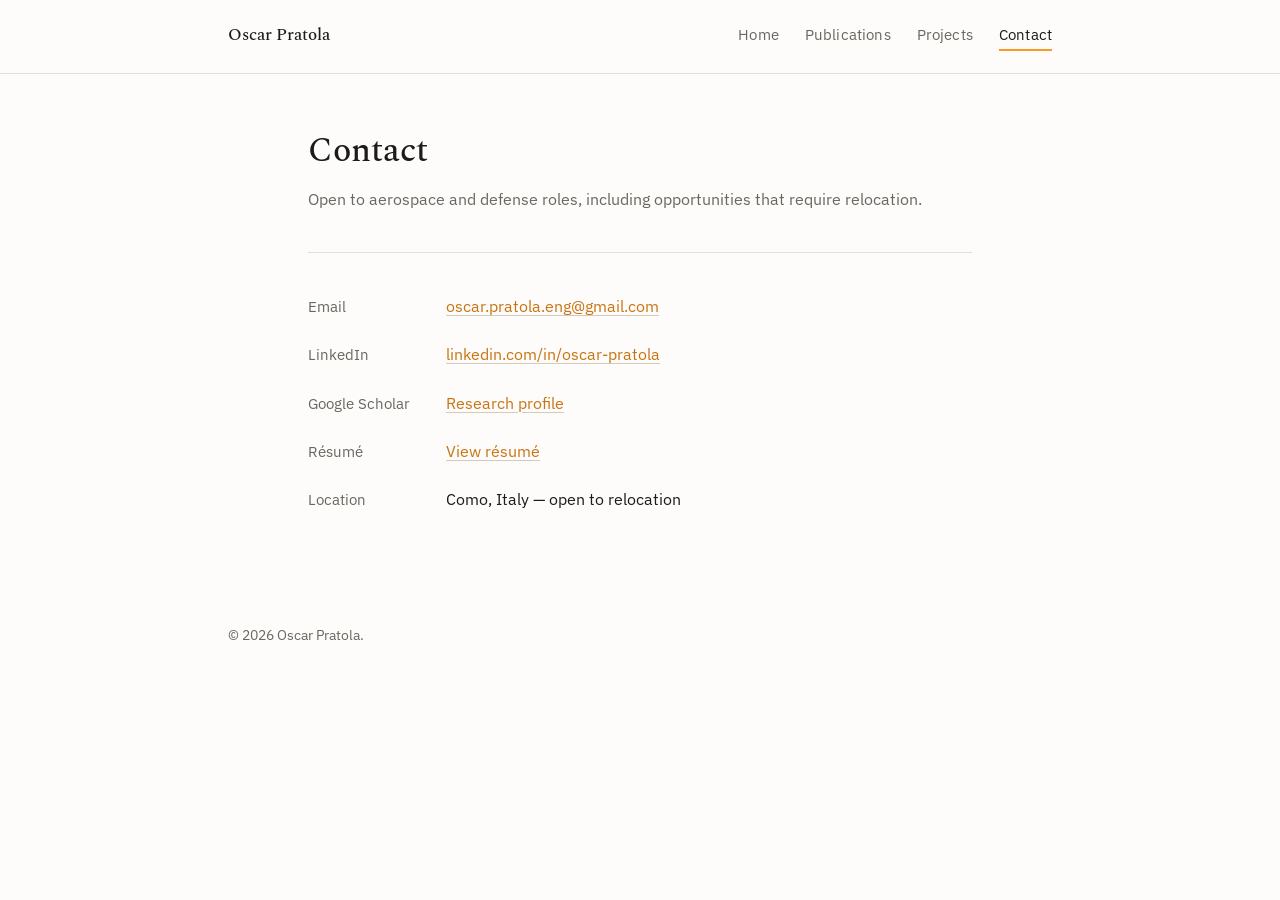
==== contact.html @ 17fa0236 "Add files via upload" ====
<!DOCTYPE html>
<html lang="en">
<head>
<meta charset="UTF-8">
<meta name="viewport" content="width=device-width, initial-scale=1">
<title>Contact — Oscar Pratola</title>
<meta name="description" content="Get in touch with Oscar Pratola, Aerospace Engineer.">
<link rel="preconnect" href="https://fonts.googleapis.com">
<link rel="preconnect" href="https://fonts.gstatic.com" crossorigin>
<link href="https://fonts.googleapis.com/css2?family=Spectral:wght@400;500;600&family=IBM+Plex+Sans:wght@400;500;600&display=swap" rel="stylesheet">
<link rel="stylesheet" href="style.css">
</head>
<body>

<div class="topbar">
  <div class="topbar-inner">
    <a class="brand" href="index.html">Oscar Pratola</a>
    <nav class="primary-nav" aria-label="Primary">
      <a href="index.html">Home</a>
      <a href="publications.html">Publications</a>
      <a href="projects.html">Projects</a>
      <a href="contact.html" aria-current="page">Contact</a>
    </nav>
  </div>
</div>

<main>
  <div class="page-header">
    <h1>Contact</h1>
    <p>Open to aerospace and defense roles, including opportunities that require relocation.</p>
  </div>

  <hr class="rule">

  <dl class="contact-list">
    <div class="contact-row">
      <dt>Email</dt>
      <dd><a href="mailto:oscar.pratola.eng@gmail.com">oscar.pratola.eng@gmail.com</a></dd>
    </div>
    <div class="contact-row">
      <dt>LinkedIn</dt>
      <dd><a href="https://www.linkedin.com/in/oscar-pratola" target="_blank" rel="noopener">linkedin.com/in/oscar-pratola</a></dd>
    </div>
    <div class="contact-row">
      <dt>Google Scholar</dt>
      <dd><a href="https://scholar.google.com/citations?user=RX9fEJoAAAAJ&hl=it&oi=ao" target="_blank" rel="noopener">Research profile</a></dd>
    </div>
    <div class="contact-row">
      <dt>Résumé</dt>
      <dd><a href="https://drive.google.com/file/d/14uTnqoj5IlGE9sBDxnJ4Qpkbg7z-uA-s/view?usp=sharing" target="_blank" rel="noopener">View résumé</a></dd>
    </div>
    <div class="contact-row">
      <dt>Location</dt>
      <dd>Como, Italy — open to relocation</dd>
    </div>
  </dl>
</main>

<footer>
  © 2026 Oscar Pratola.
</footer>

</body>
</html>
---- style.css ----
:root {
  --ink: #1c1b19;
  --paper: #fdfcfa;
  --accent: #fe9920;
  --accent-deep: #c97412;
  --steel: #6b6660;
  --rule: #e4ded4;
  --rule-strong: #d3cabb;
  --max-width: 720px;
}

* {
  box-sizing: border-box;
}

html {
  -webkit-text-size-adjust: 100%;
}

body {
  margin: 0;
  background: var(--paper);
  color: var(--ink);
  font-family: "IBM Plex Sans", -apple-system, BlinkMacSystemFont, "Segoe UI", sans-serif;
  font-size: 17px;
  line-height: 1.6;
  -webkit-font-smoothing: antialiased;
}

h1, h2, h3 {
  font-family: "Spectral", Georgia, "Times New Roman", serif;
  font-weight: 500;
  color: var(--ink);
  line-height: 1.25;
  margin: 0;
}

a {
  color: var(--accent-deep);
  text-decoration-color: var(--rule-strong);
  text-underline-offset: 3px;
}

a:hover,
a:focus-visible {
  color: var(--accent);
  text-decoration-color: var(--accent);
}

a:focus-visible,
button:focus-visible {
  outline: 2px solid var(--accent);
  outline-offset: 3px;
}

/* --- Top navigation --- */

.topbar {
  border-bottom: 1px solid var(--rule);
}

.topbar-inner {
  max-width: 880px;
  margin: 0 auto;
  padding: 22px 28px;
  display: flex;
  align-items: baseline;
  justify-content: space-between;
  gap: 24px;
  flex-wrap: wrap;
}

.brand {
  font-family: "Spectral", Georgia, serif;
  font-size: 1.05rem;
  font-weight: 500;
  color: var(--ink);
  text-decoration: none;
  white-space: nowrap;
}

.brand:hover {
  color: var(--accent-deep);
}

nav.primary-nav {
  display: flex;
  gap: 26px;
  flex-wrap: wrap;
}

nav.primary-nav a {
  color: var(--steel);
  text-decoration: none;
  font-size: 0.95rem;
  letter-spacing: 0.01em;
  padding-bottom: 3px;
  border-bottom: 2px solid transparent;
}

nav.primary-nav a:hover,
nav.primary-nav a:focus-visible {
  color: var(--ink);
  border-bottom-color: var(--accent);
}

nav.primary-nav a[aria-current="page"] {
  color: var(--ink);
  border-bottom-color: var(--accent);
}

/* --- Page shell --- */

main {
  max-width: var(--max-width);
  margin: 0 auto;
  padding: 56px 28px 96px;
}

.eyebrow {
  color: var(--steel);
  font-size: 0.9rem;
}

.rule {
  border: none;
  border-top: 1px solid var(--rule);
  margin: 40px 0;
}

/* --- Home hero --- */

.hero h1 {
  font-size: 2.6rem;
}

.hero .role {
  margin-top: 10px;
  font-size: 1.15rem;
  color: var(--steel);
}

.hero .role strong {
  color: var(--ink);
  font-weight: 500;
}

.intro {
  margin-top: 28px;
  font-size: 1.05rem;
}

.intro .accent-mark {
  color: var(--accent-deep);
}

.credentials {
  margin-top: 32px;
  display: grid;
  gap: 14px;
}

.credential-row {
  display: grid;
  grid-template-columns: 130px 1fr;
  gap: 18px;
  font-size: 0.96rem;
  align-items: baseline;
}

.credential-row dt {
  color: var(--steel);
}

.credential-row dd {
  margin: 0;
}

.cta-row {
  margin-top: 36px;
  display: flex;
  gap: 28px;
  flex-wrap: wrap;
}

.cta-row a {
  font-size: 1rem;
  text-decoration: none;
  border-bottom: 1px solid var(--rule-strong);
  padding-bottom: 2px;
}

.cta-row a:hover {
  border-bottom-color: var(--accent);
}

/* --- Section headers used on interior pages --- */

.page-header h1 {
  font-size: 2.1rem;
}

.page-header p {
  margin-top: 14px;
  color: var(--steel);
  font-size: 1.02rem;
}

/* --- Entry list: publications / projects --- */

.entry-list {
  display: grid;
  gap: 36px;
}

.entry {
  display: grid;
  gap: 6px;
}

.entry-meta {
  font-size: 0.88rem;
  color: var(--steel);
  display: flex;
  gap: 10px;
  flex-wrap: wrap;
}

.entry-meta .venue {
  color: var(--accent-deep);
}

.entry h2 {
  font-size: 1.25rem;
}

.entry h2 a {
  color: var(--ink);
  text-decoration: none;
}

.entry h2 a:hover {
  color: var(--accent-deep);
}

.entry p {
  margin: 4px 0 0;
  color: var(--ink);
}

.entry-divider {
  border: none;
  border-top: 1px solid var(--rule);
  margin: 0;
}

/* --- Project cards (kept plain, no card-kit styling) --- */

.project {
  display: grid;
  gap: 10px;
}

.project h2 {
  font-size: 1.35rem;
}

.project .tag {
  font-size: 0.85rem;
  color: var(--steel);
}

.project ul {
  margin: 6px 0 0;
  padding-left: 20px;
}

.project li {
  margin-bottom: 4px;
}

/* --- Contact page --- */

.contact-list {
  display: grid;
  gap: 22px;
  margin-top: 32px;
}

.contact-row {
  display: grid;
  grid-template-columns: 120px 1fr;
  gap: 18px;
  align-items: baseline;
  font-size: 1.02rem;
}

.contact-row dt {
  color: var(--steel);
  font-size: 0.92rem;
}

.contact-row dd {
  margin: 0;
}

/* --- Footer --- */

footer {
  max-width: 880px;
  margin: 0 auto;
  padding: 0 28px 48px;
  color: var(--steel);
  font-size: 0.85rem;
}

/* --- Responsive --- */

@media (max-width: 560px) {
  .hero h1 {
    font-size: 2.1rem;
  }
  .credential-row,
  .contact-row {
    grid-template-columns: 1fr;
    gap: 4px;
  }
  main {
    padding: 40px 20px 72px;
  }
  .topbar-inner {
    padding: 18px 20px;
  }
}

@media (prefers-reduced-motion: reduce) {
  * {
    scroll-behavior: auto !important;
  }
}
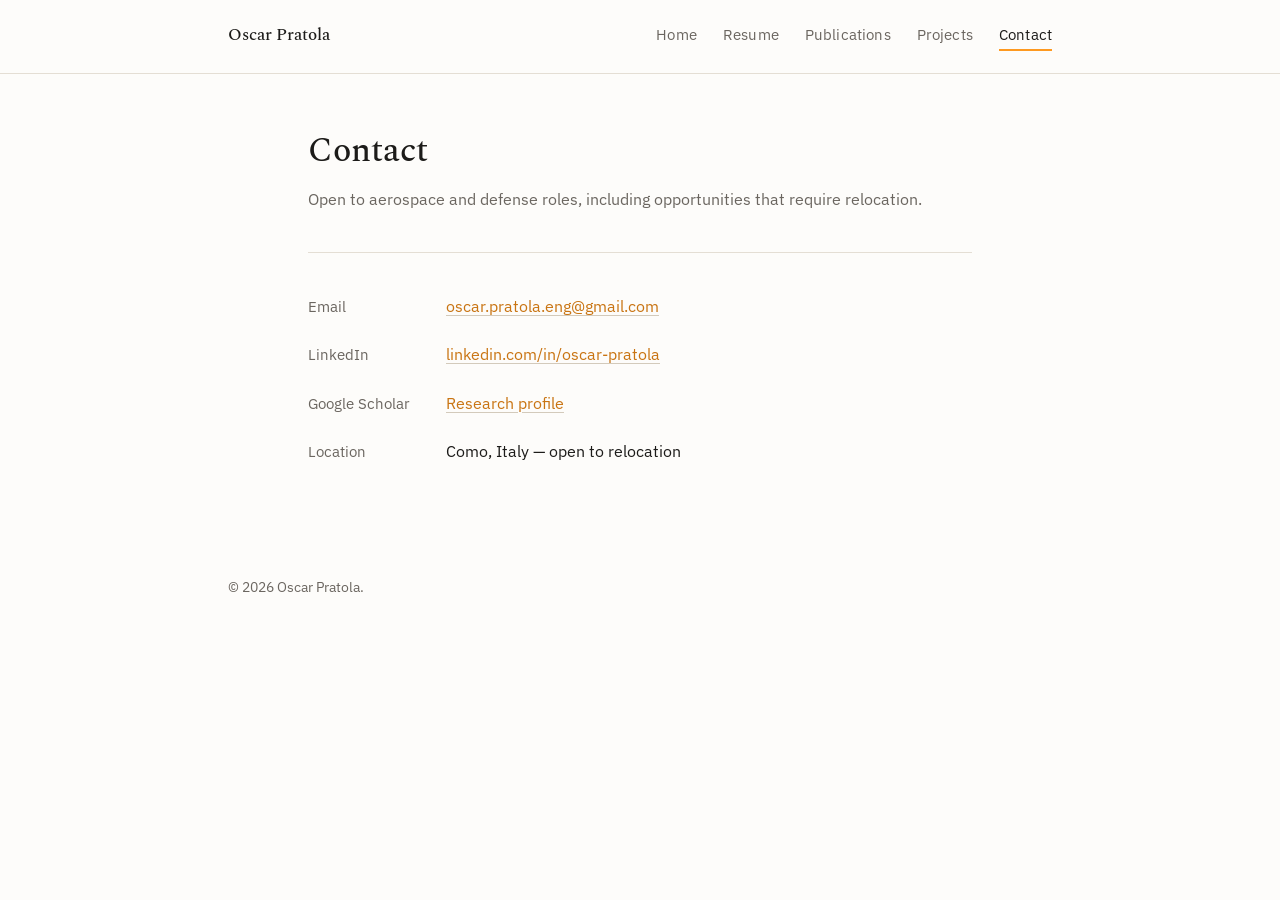
==== commit ad657d1f: "Resume moved to dedicated Tab. Previously in contact section" ====
--- a/contact.html
+++ b/contact.html
@@ -17,6 +17,7 @@
     <a class="brand" href="index.html">Oscar Pratola</a>
     <nav class="primary-nav" aria-label="Primary">
       <a href="index.html">Home</a>
+      <a href="Documents/Oscar_Pratola_Resume.pdf" target="_blank" rel="noopener">Resume</a>
       <a href="publications.html">Publications</a>
       <a href="projects.html">Projects</a>
       <a href="contact.html" aria-current="page">Contact</a>
@@ -46,10 +47,6 @@
       <dd><a href="https://scholar.google.com/citations?user=RX9fEJoAAAAJ&hl=it&oi=ao" target="_blank" rel="noopener">Research profile</a></dd>
     </div>
     <div class="contact-row">
-      <dt>Résumé</dt>
-      <dd><a href="https://drive.google.com/file/d/14uTnqoj5IlGE9sBDxnJ4Qpkbg7z-uA-s/view?usp=sharing" target="_blank" rel="noopener">View résumé</a></dd>
-    </div>
-    <div class="contact-row">
       <dt>Location</dt>
       <dd>Como, Italy — open to relocation</dd>
     </div>
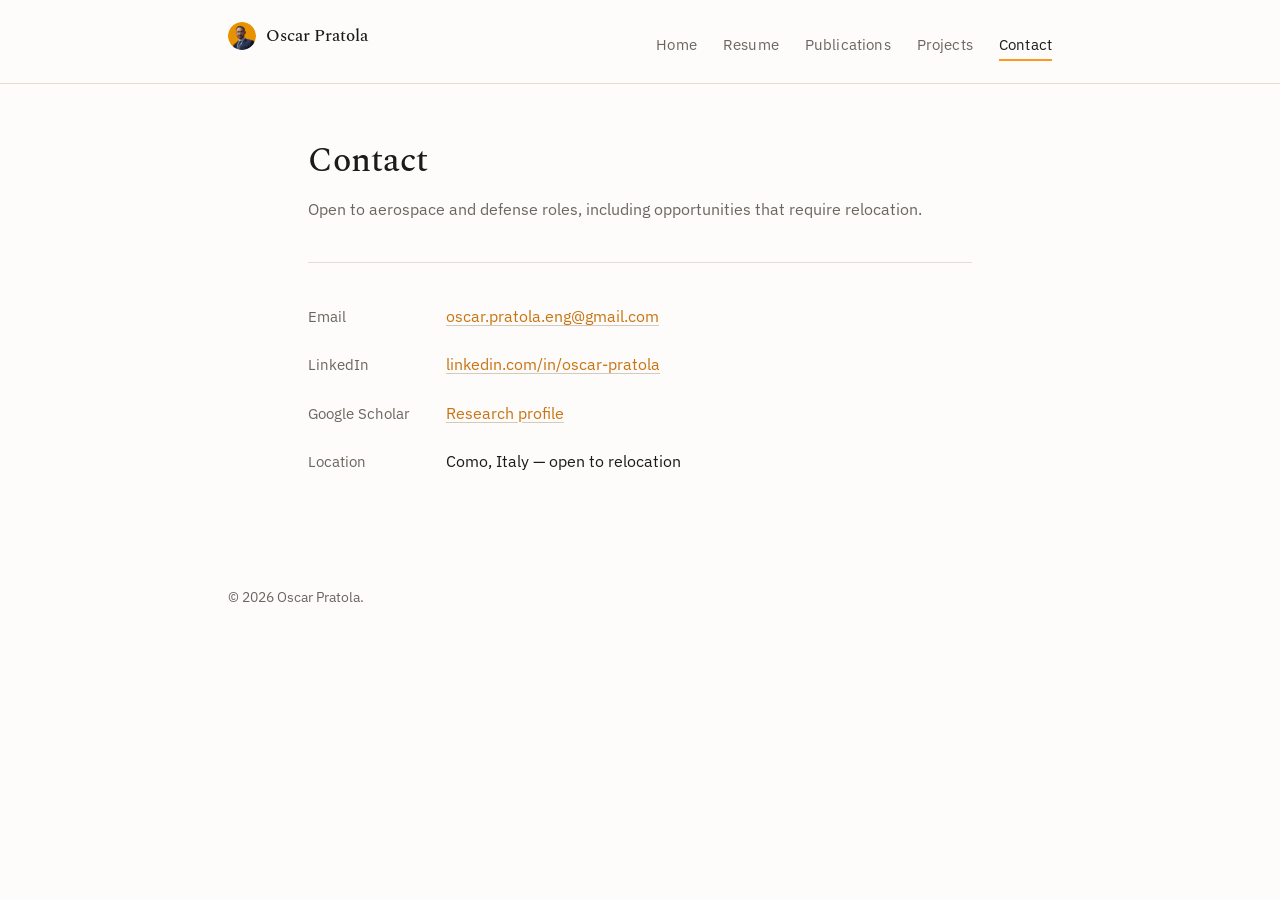
==== commit 2a205027: "Various Fix in the code" ====
--- a/contact.html
+++ b/contact.html
@@ -14,7 +14,10 @@
 
 <div class="topbar">
   <div class="topbar-inner">
-    <a class="brand" href="index.html">Oscar Pratola</a>
+    <a class="brand" href="index.html">
+      <img class="brand-avatar" src="images/profile.PNG" alt="">
+      Oscar Pratola
+    </a>
     <nav class="primary-nav" aria-label="Primary">
       <a href="index.html">Home</a>
       <a href="Documents/Oscar_Pratola_Resume.pdf" target="_blank" rel="noopener">Resume</a>
--- a/style.css
+++ b/style.css
@@ -338,3 +338,38 @@
     scroll-behavior: auto !important;
   }
 }
+
+.hero-top {
+  display: flex;
+  align-items: center;
+  gap: 28px;
+  flex-wrap: wrap;
+}
+
+.hero-photo {
+  width: 140px;
+  height: 140px;
+  border-radius: 50%;
+  object-fit: cover;
+  flex-shrink: 0;
+}
+
+.brand {
+  display: inline-flex;
+  align-items: center;
+  gap: 10px;
+}
+
+.brand-avatar {
+  width: 28px;
+  height: 28px;
+  border-radius: 50%;
+  object-fit: cover;
+}
+
+@media (max-width: 560px) {
+  .hero-photo {
+    width: 100px;
+    height: 100px;
+  }
+}
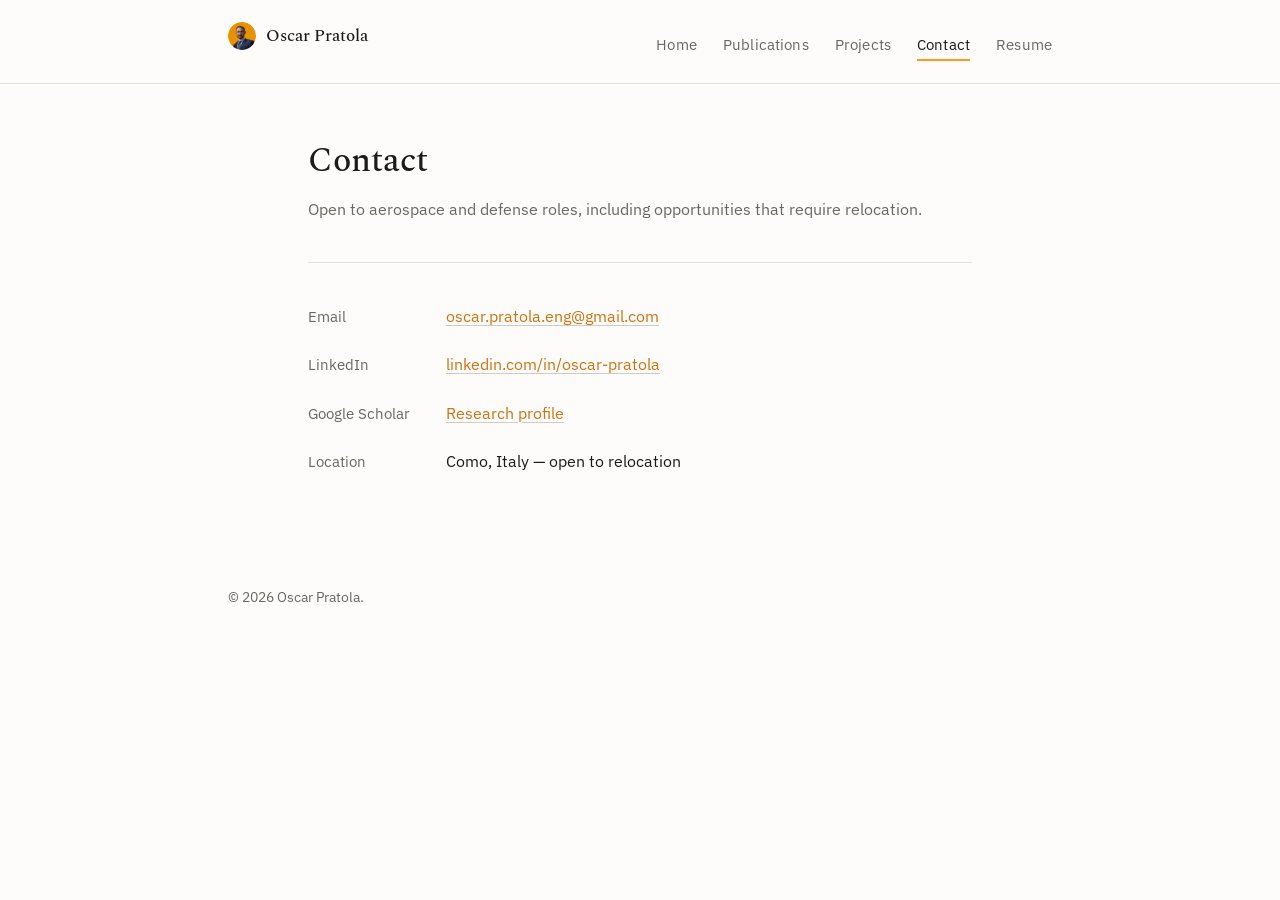
==== commit 43d5f7f1: "Fix profile photo, add TOC sidebar and anchor links to project pages" ====
--- a/contact.html
+++ b/contact.html
@@ -14,16 +14,13 @@
 
 <div class="topbar">
   <div class="topbar-inner">
-    <a class="brand" href="index.html">
-      <img class="brand-avatar" src="images/profile.PNG" alt="">
-      Oscar Pratola
-    </a>
+    <a class="brand" href="index.html"><img class="brand-avatar" src="images/profile.PNG" alt="">Oscar Pratola</a>
     <nav class="primary-nav" aria-label="Primary">
       <a href="index.html">Home</a>
-      <a href="Documents/Oscar_Pratola_Resume.pdf" target="_blank" rel="noopener">Resume</a>
       <a href="publications.html">Publications</a>
       <a href="projects.html">Projects</a>
       <a href="contact.html" aria-current="page">Contact</a>
+      <a href="Documents/Oscar_Pratola_Resume.pdf" target="_blank" rel="noopener">Resume</a>
     </nav>
   </div>
 </div>
--- a/style.css
+++ b/style.css
@@ -77,6 +77,17 @@
   color: var(--ink);
   text-decoration: none;
   white-space: nowrap;
+  display: inline-flex;
+  align-items: center;
+  gap: 10px;
+}
+
+.brand-avatar {
+  width: 28px;
+  height: 28px;
+  border-radius: 50%;
+  object-fit: cover;
+  flex-shrink: 0;
 }
 
 .brand:hover {
@@ -130,6 +141,27 @@
 
 /* --- Home hero --- */
 
+.hero-top {
+  display: flex;
+  align-items: flex-start;
+  gap: 24px;
+  flex-wrap: wrap;
+}
+
+.hero-photo {
+  width: 96px;
+  height: 96px;
+  border-radius: 50%;
+  object-fit: cover;
+  flex-shrink: 0;
+}
+
+.hero-heading {
+  display: flex;
+  flex-direction: column;
+  gap: 10px;
+}
+
 .hero h1 {
   font-size: 2.6rem;
 }
@@ -339,37 +371,286 @@
   }
 }
 
-.hero-top {
+/* --- Project index cards (projects.html) --- */
+
+.project-index {
+  display: grid;
+  gap: 30px;
+}
+
+.project-index-card {
+  display: grid;
+  gap: 8px;
+  padding: 24px 0;
+}
+
+.project-index-card h2 {
+  font-size: 1.35rem;
+}
+
+.project-index-card h2 a {
+  color: var(--ink);
+  text-decoration: underline;
+  text-decoration-color: var(--rule-strong);
+  text-underline-offset: 3px;
+}
+
+.project-index-card h2 a:hover {
+  color: var(--accent-deep);
+  text-decoration-color: var(--accent);
+}
+
+.project-index-card .project-list a {
+  color: var(--steel);
+  text-decoration: underline;
+  text-decoration-color: var(--rule);
+  text-underline-offset: 2px;
+}
+
+.project-index-card .project-list a:hover {
+  color: var(--accent-deep);
+  text-decoration-color: var(--accent);
+}
+
+.project-index-card .project-list {
+  margin: 6px 0 0;
+  padding-left: 20px;
+  color: var(--steel);
+  font-size: 0.95rem;
+}
+
+.project-index-card .project-list li {
+  margin-bottom: 3px;
+}
+
+/* --- Project detail pages (thread-t4d, materials-science, etc.) --- */
+
+.back-link {
+  display: inline-block;
+  margin-bottom: 28px;
+  font-size: 0.92rem;
+  color: var(--steel);
+  text-decoration: none;
+}
+
+.back-link:hover {
+  color: var(--accent-deep);
+}
+
+.project-section {
+  margin-bottom: 80px;
+}
+
+.project-section:last-child {
+  margin-bottom: 0;
+}
+
+.project-section + hr.entry-divider,
+hr.entry-divider + .project-section {
+  margin-top: 8px;
+}
+
+.project-section + hr.entry-divider {
+  margin-bottom: 48px;
+}
+
+.project-section-header {
+  margin-bottom: 22px;
+}
+
+.project-section-header .tag {
+  font-size: 0.85rem;
+  color: var(--steel);
+}
+
+.project-section-header h2 {
+  font-size: 1.55rem;
+  margin-top: 6px;
+}
+
+.project-section p {
+  margin: 14px 0;
+}
+
+/* A single figure, placed inline right where the text refers to it.
+   Fixed frame height with object-fit:contain keeps every image the same
+   visual size regardless of its native aspect ratio. */
+.figure-inline {
+  margin: 24px auto;
+  max-width: 440px;
+}
+
+.figure-inline.wide {
+  max-width: 600px;
+}
+
+.figure-inline .frame {
+  height: 260px;
+  border: 1px solid var(--rule);
+  background: #fff;
   display: flex;
   align-items: center;
-  gap: 28px;
+  justify-content: center;
+  padding: 10px;
+  box-sizing: border-box;
+}
+
+.figure-inline.wide .frame {
+  height: 300px;
+}
+
+.figure-inline img {
+  max-width: 100%;
+  max-height: 100%;
+  width: auto;
+  height: auto;
+  display: block;
+}
+
+.figure-inline figcaption {
+  margin-top: 8px;
+  font-size: 0.85rem;
+  color: var(--steel);
+  text-align: center;
+}
+
+/* Two figures shown side by side for a direct comparison (before/after,
+   two related plots). Each keeps the same fixed-height frame as above. */
+.figure-pair {
+  display: grid;
+  grid-template-columns: 1fr 1fr;
+  gap: 20px;
+  margin: 24px 0;
+}
+
+.figure-pair .figure-inline {
+  max-width: none;
+  margin: 0;
+}
+
+@media (max-width: 560px) {
+  .figure-pair {
+    grid-template-columns: 1fr;
+  }
+}
+
+.figure-inline figcaption .source-note,
+.figure-pair figcaption .source-note {
+  display: block;
+  font-style: italic;
+  margin-top: 2px;
+}
+
+.results-table {
+  width: 100%;
+  border-collapse: collapse;
+  margin: 20px 0;
+  font-size: 0.92rem;
+}
+
+.results-table th,
+.results-table td {
+  text-align: left;
+  padding: 8px 14px 8px 0;
+  border-bottom: 1px solid var(--rule);
+}
+
+.results-table th {
+  color: var(--steel);
+  font-weight: 500;
+}
+
+.project-links {
+  margin-top: 18px;
+  display: flex;
+  gap: 20px;
   flex-wrap: wrap;
-}
-
-.hero-photo {
-  width: 140px;
-  height: 140px;
-  border-radius: 50%;
-  object-fit: cover;
-  flex-shrink: 0;
-}
-
-.brand {
-  display: inline-flex;
-  align-items: center;
-  gap: 10px;
-}
-
-.brand-avatar {
-  width: 28px;
-  height: 28px;
-  border-radius: 50%;
-  object-fit: cover;
-}
-
-@media (max-width: 560px) {
-  .hero-photo {
-    width: 100px;
-    height: 100px;
-  }
-}+  font-size: 0.95rem;
+}
+
+.legend-note {
+  font-size: 0.88rem;
+  color: var(--steel);
+  margin-top: -8px;
+}
+
+.project-download {
+  display: inline-block;
+  margin-top: 10px;
+  padding: 6px 14px;
+  border: 1px solid var(--rule-strong);
+  font-size: 0.85rem;
+  color: var(--ink);
+  text-decoration: none;
+}
+
+.project-download:hover {
+  border-color: var(--accent);
+  color: var(--accent-deep);
+}
+
+/* --- Left-side table of contents for multi-project pages --- */
+
+main.with-toc {
+  max-width: 960px;
+}
+
+.project-layout {
+  display: grid;
+  grid-template-columns: 190px 1fr;
+  gap: 48px;
+  align-items: start;
+}
+
+.project-toc {
+  position: sticky;
+  top: 28px;
+}
+
+.project-toc-title {
+  font-size: 0.75rem;
+  text-transform: uppercase;
+  letter-spacing: 0.05em;
+  color: var(--steel);
+  margin-bottom: 10px;
+}
+
+.project-toc a {
+  display: block;
+  padding: 7px 0 7px 12px;
+  font-size: 0.88rem;
+  line-height: 1.35;
+  color: var(--steel);
+  text-decoration: none;
+  border-left: 2px solid var(--rule);
+}
+
+.project-toc a:hover {
+  color: var(--ink);
+  border-left-color: var(--accent);
+}
+
+.project-content {
+  min-width: 0;
+}
+
+@media (max-width: 760px) {
+  .project-layout {
+    grid-template-columns: 1fr;
+  }
+  .project-toc {
+    position: static;
+    margin-bottom: 32px;
+    border: 1px solid var(--rule);
+    padding: 16px 18px;
+  }
+  .project-toc a {
+    border-left: none;
+    padding-left: 0;
+  }
+}
+
+/* Stronger visual break between projects within the same category page */
+.project-content hr.entry-divider {
+  border-top: 1px solid var(--rule-strong);
+}
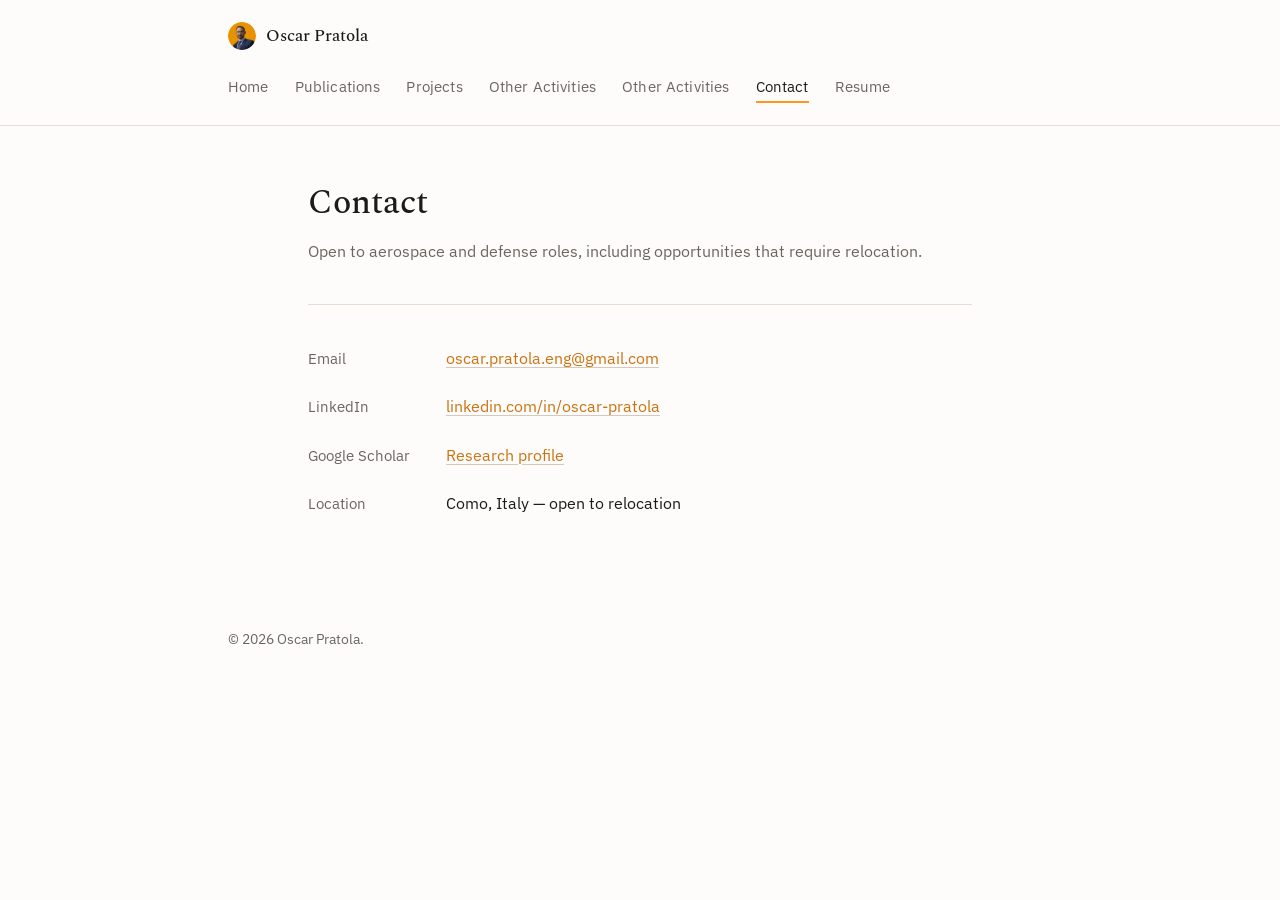
==== commit 96b742e6: "Add Other Activities page with Science Writer section" ====
--- a/contact.html
+++ b/contact.html
@@ -19,6 +19,8 @@
       <a href="index.html">Home</a>
       <a href="publications.html">Publications</a>
       <a href="projects.html">Projects</a>
+      <a href="otheractivities.html">Other Activities</a>
+      <a href="otheractivities.html">Other Activities</a>
       <a href="contact.html" aria-current="page">Contact</a>
       <a href="Documents/Oscar_Pratola_Resume.pdf" target="_blank" rel="noopener">Resume</a>
     </nav>
--- a/style.css
+++ b/style.css
@@ -597,7 +597,7 @@
 
 .project-layout {
   display: grid;
-  grid-template-columns: 190px 1fr;
+  grid-template-columns: 220px 1fr;
   gap: 48px;
   align-items: start;
 }
@@ -605,28 +605,37 @@
 .project-toc {
   position: sticky;
   top: 28px;
-}
-
-.project-toc-title {
-  font-size: 0.75rem;
-  text-transform: uppercase;
-  letter-spacing: 0.05em;
-  color: var(--steel);
+  display: flex;
+  flex-direction: column;
+  gap: 4px;
+}
+
+.project-toc .toc-back {
+  display: block;
+  padding: 6px 0 14px;
   margin-bottom: 10px;
+  border-bottom: 1px solid var(--rule);
+  font-size: 0.88rem;
+  color: var(--steel);
+  text-decoration: none;
+}
+
+.project-toc .toc-back:hover {
+  color: var(--accent-deep);
 }
 
 .project-toc a {
   display: block;
-  padding: 7px 0 7px 12px;
-  font-size: 0.88rem;
+  padding: 6px 0 6px 14px;
+  border-left: 2px solid var(--rule);
+  font-size: 0.92rem;
   line-height: 1.35;
-  color: var(--steel);
-  text-decoration: none;
-  border-left: 2px solid var(--rule);
+  color: var(--ink);
+  text-decoration: none;
 }
 
 .project-toc a:hover {
-  color: var(--ink);
+  color: var(--accent-deep);
   border-left-color: var(--accent);
 }
 
@@ -641,12 +650,6 @@
   .project-toc {
     position: static;
     margin-bottom: 32px;
-    border: 1px solid var(--rule);
-    padding: 16px 18px;
-  }
-  .project-toc a {
-    border-left: none;
-    padding-left: 0;
   }
 }
 
@@ -654,3 +657,18 @@
 .project-content hr.entry-divider {
   border-top: 1px solid var(--rule-strong);
 }
+
+.accent-mark a {
+  color: inherit;
+  text-decoration-color: currentColor;
+}
+
+.accent-mark a:hover {
+  color: var(--accent);
+}
+
+.cta-icon-link {
+  display: inline-flex;
+  align-items: center;
+  gap: 6px;
+}
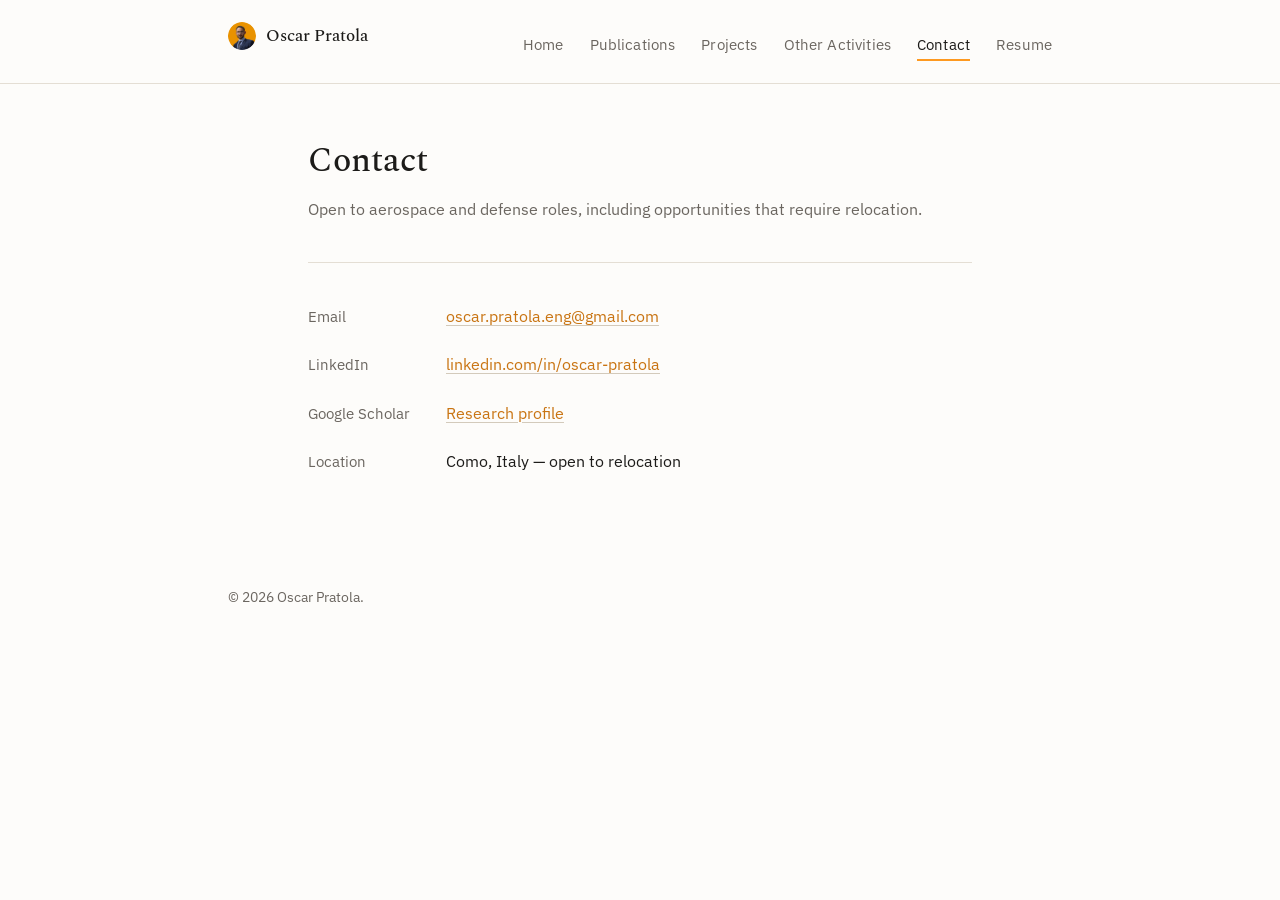
==== commit ab4ba01e: "Minor Fix" ====
--- a/contact.html
+++ b/contact.html
@@ -19,7 +19,6 @@
       <a href="index.html">Home</a>
       <a href="publications.html">Publications</a>
       <a href="projects.html">Projects</a>
-      <a href="otheractivities.html">Other Activities</a>
       <a href="otheractivities.html">Other Activities</a>
       <a href="contact.html" aria-current="page">Contact</a>
       <a href="Documents/Oscar_Pratola_Resume.pdf" target="_blank" rel="noopener">Resume</a>
